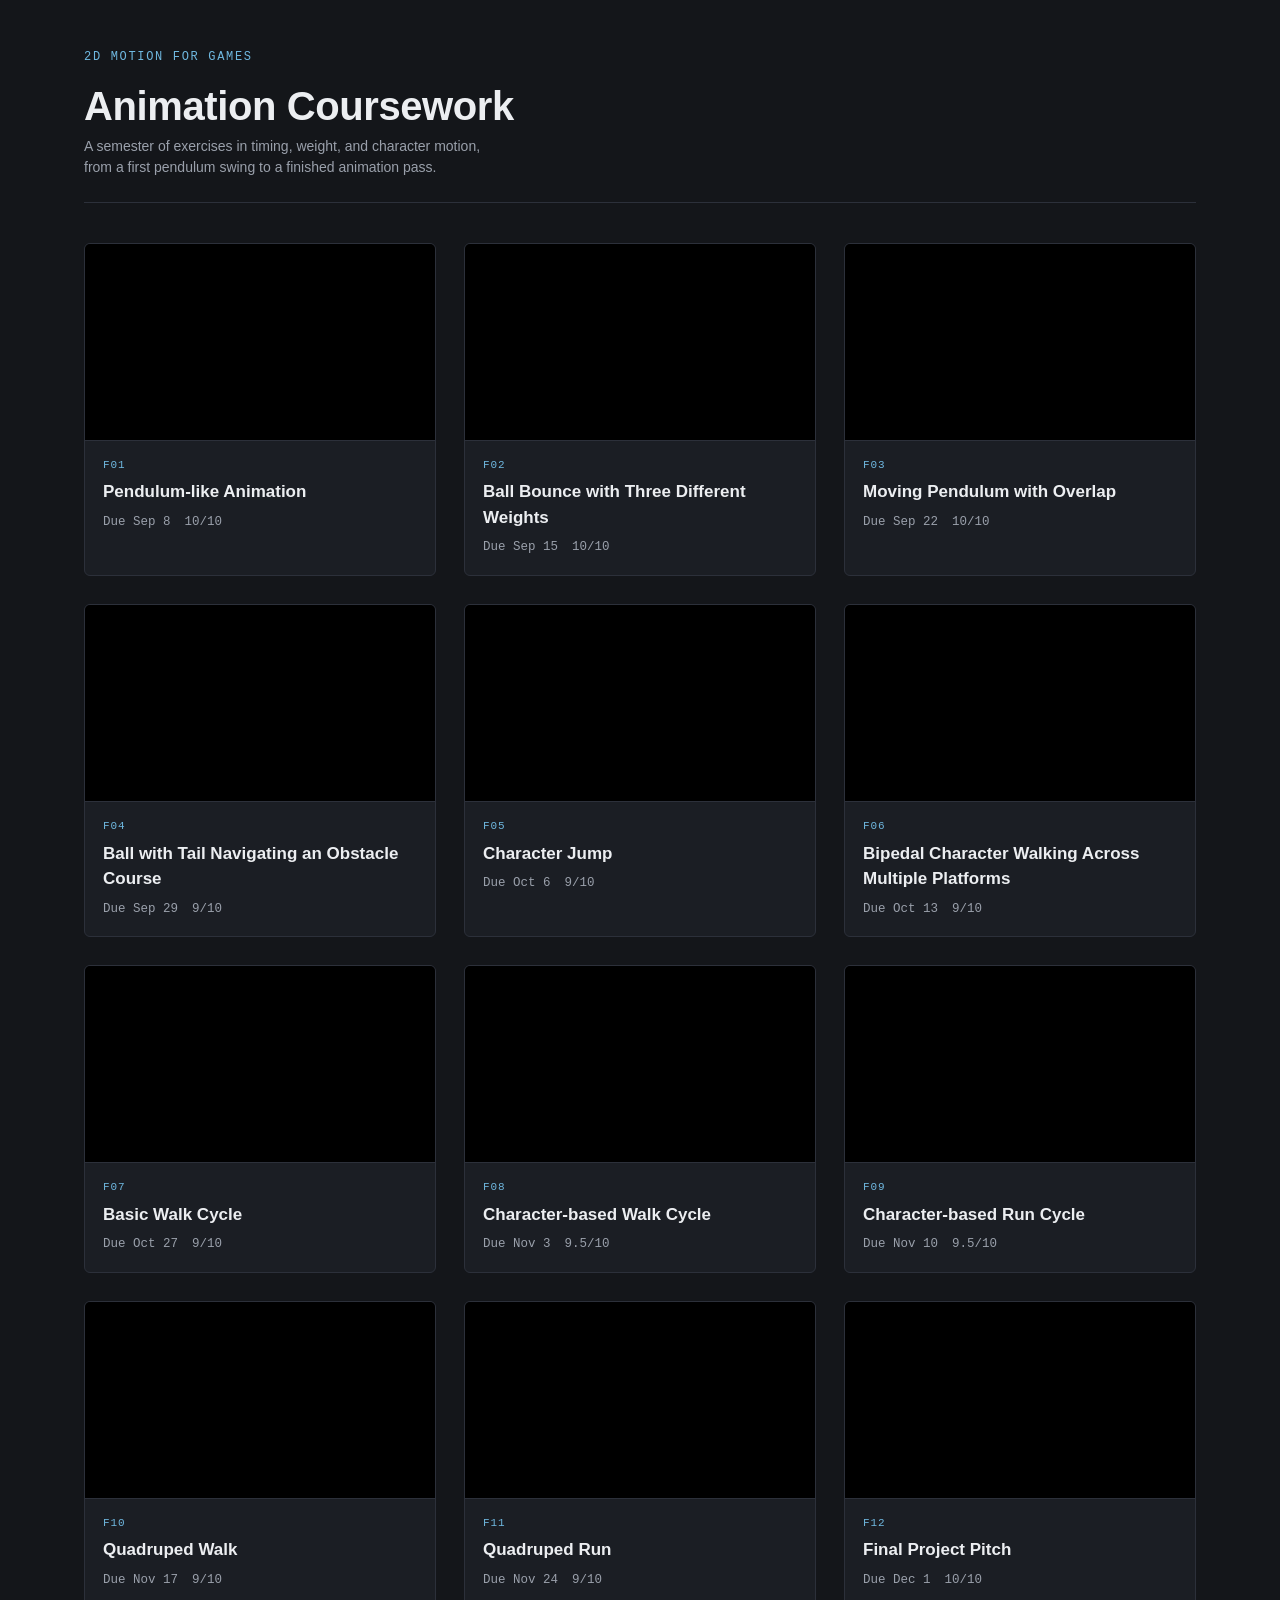
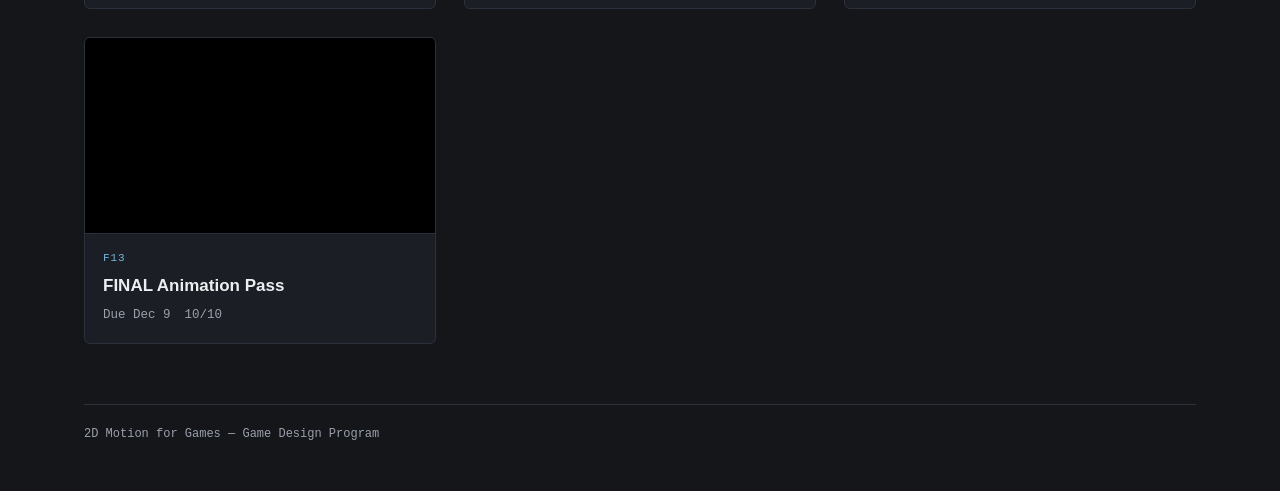
==== index.html @ 6e2de4ca "Add files via upload" ====
<!DOCTYPE html>
<html lang="en">
<head>
<meta charset="UTF-8">
<meta name="viewport" content="width=device-width, initial-scale=1.0">
<title>2D Motion for Games — Portfolio</title>
<link rel="stylesheet" href="styles.css">
</head>
<body>

<div class="wrap">

  <header class="site-header">
    <div>
      <p class="eyebrow">2D Motion for Games</p>
      <h1 class="site-title">Animation Coursework</h1>
      <p class="site-subtitle">A semester of exercises in timing, weight, and character motion, from a first pendulum swing to a finished animation pass.</p>
    </div>
  </header>

  <main>
    <div class="grid" id="grid"><!-- cards injected by script.js --></div>
  </main>

  <footer class="site-footer">
    2D Motion for Games — Game Design Program
  </footer>

</div>

<script src="assignments.js"></script>
<script>
  // Read the last-viewed assignment (set as a cookie from the detail page)
  // so we can quietly badge it here — purely a nice-to-have, not required
  // for navigation to work.
  function getCookie(name) {
    const match = document.cookie.match(new RegExp('(?:^|; )' + name + '=([^;]*)'));
    return match ? decodeURIComponent(match[1]) : null;
  }

  const lastViewedId = getCookie('lastViewedAssignment');
  const grid = document.getElementById('grid');

  ASSIGNMENTS.forEach(function (a) {
    const card = document.createElement('a');
    card.className = 'card';
    card.href = 'video.html?id=' + encodeURIComponent(a.id);

    card.innerHTML = `
      ${a.id === lastViewedId ? '<span class="card-badge">Last viewed</span>' : ''}
      <video class="card-thumb" src="${a.video}" ${a.poster ? `poster="${a.poster}"` : ''} muted preload="metadata"></video>
      <div class="card-body">
        <p class="card-frame">${a.frame}</p>
        <h2 class="card-title">${a.title}</h2>
        <div class="card-meta">
          <span>Due ${a.due}</span>
          <span>${a.score}</span>
        </div>
      </div>
    `;

    grid.appendChild(card);
  });
</script>

</body>
</html>
---- styles.css ----
/* ============================================================
   EDITABLE TOKENS
   Change colors, fonts, spacing and sizing here — everything
   on both pages reads from these variables.
   ============================================================ */
:root {
  /* ---- colors ---- */
  --bg: #14161a;              /* page background */
  --bg-elevated: #1b1e24;     /* card / panel background */
  --bg-elevated-hover: #21252d;
  --border: #2c303a;          /* hairline borders */
  --text: #eceef1;            /* primary text */
  --text-muted: #9aa0ab;      /* secondary text (dates, labels) */
  --accent: #6fb8e0;          /* signature accent — animator's "blue line" pencil */
  --accent-dim: #3f5a6b;

  /* ---- type ---- */
  --font-display: "Space Grotesk", "Arial Narrow", sans-serif;
  --font-body: "Inter", -apple-system, BlinkMacSystemFont, "Segoe UI", sans-serif;
  --font-mono: "IBM Plex Mono", "Courier New", monospace;

  /* ---- layout ---- */
  --max-width: 1160px;
  --radius: 6px;
  --gap: 28px;
  --page-padding: 48px 24px;
}

/* ============================================================
   RESET & BASE
   ============================================================ */
* {
  box-sizing: border-box;
}

html {
  color-scheme: dark;
}

body {
  margin: 0;
  background: var(--bg);
  color: var(--text);
  font-family: var(--font-body);
  line-height: 1.5;
  -webkit-font-smoothing: antialiased;
}

a {
  color: inherit;
  text-decoration: none;
}

img, video {
  max-width: 100%;
  display: block;
}

.wrap {
  max-width: var(--max-width);
  margin: 0 auto;
  padding: var(--page-padding);
}

/* visible keyboard focus everywhere */
a:focus-visible,
button:focus-visible {
  outline: 2px solid var(--accent);
  outline-offset: 3px;
  border-radius: 3px;
}

@media (prefers-reduced-motion: reduce) {
  * {
    animation: none !important;
    transition: none !important;
  }
}

/* ============================================================
   HEADER
   ============================================================ */
.site-header {
  display: flex;
  justify-content: space-between;
  align-items: flex-end;
  gap: 24px;
  border-bottom: 1px solid var(--border);
  padding-bottom: 24px;
  margin-bottom: 40px;
  flex-wrap: wrap;
}

.eyebrow {
  font-family: var(--font-mono);
  font-size: 12px;
  letter-spacing: 0.14em;
  text-transform: uppercase;
  color: var(--accent);
  margin: 0 0 10px;
}

.site-title {
  font-family: var(--font-display);
  font-size: clamp(28px, 4vw, 40px);
  font-weight: 600;
  letter-spacing: -0.01em;
  margin: 0;
}

.site-subtitle {
  color: var(--text-muted);
  font-size: 14px;
  max-width: 420px;
  margin: 0;
}

/* ============================================================
   GRID / CARDS  (index page)
   ============================================================ */
.grid {
  display: grid;
  grid-template-columns: repeat(auto-fill, minmax(300px, 1fr));
  gap: var(--gap);
}

.card {
  background: var(--bg-elevated);
  border: 1px solid var(--border);
  border-radius: var(--radius);
  overflow: hidden;
  display: block;
  position: relative;
  transition: background 0.15s ease, border-color 0.15s ease, transform 0.15s ease;
}

.card:hover,
.card:focus-visible {
  background: var(--bg-elevated-hover);
  border-color: var(--accent-dim);
  transform: translateY(-2px);
}

/* sprocket-hole ticks along the card edge — a small film-strip cue,
   quiet until you hover */
.card::before {
  content: "";
  position: absolute;
  left: 0;
  top: 0;
  bottom: 0;
  width: 3px;
  background: var(--accent);
  opacity: 0;
  transition: opacity 0.15s ease;
}

.card:hover::before,
.card:focus-visible::before {
  opacity: 1;
}

.card-thumb {
  width: 100%;
  aspect-ratio: 16 / 9;
  object-fit: cover;
  background: #000;
  border-bottom: 1px solid var(--border);
}

.card-body {
  padding: 16px 18px 18px;
}

.card-frame {
  font-family: var(--font-mono);
  font-size: 11px;
  letter-spacing: 0.08em;
  color: var(--accent);
  margin: 0 0 6px;
}

.card-title {
  font-family: var(--font-display);
  font-size: 17px;
  font-weight: 600;
  margin: 0 0 8px;
  color: var(--text);
}

.card-meta {
  display: flex;
  gap: 14px;
  font-size: 12.5px;
  color: var(--text-muted);
  font-family: var(--font-mono);
}

.card-badge {
  position: absolute;
  top: 12px;
  right: 12px;
  background: var(--accent);
  color: #0d1013;
  font-family: var(--font-mono);
  font-size: 10px;
  letter-spacing: 0.06em;
  text-transform: uppercase;
  padding: 3px 8px;
  border-radius: 3px;
  font-weight: 600;
}

/* ============================================================
   DETAIL PAGE
   ============================================================ */
.back-link {
  display: inline-flex;
  align-items: center;
  gap: 8px;
  font-family: var(--font-mono);
  font-size: 13px;
  color: var(--text-muted);
  margin-bottom: 28px;
  transition: color 0.15s ease;
}

.back-link:hover,
.back-link:focus-visible {
  color: var(--accent);
}

.detail-frame {
  font-family: var(--font-mono);
  font-size: 12px;
  letter-spacing: 0.1em;
  color: var(--accent);
  margin: 0 0 10px;
}

.detail-title {
  font-family: var(--font-display);
  font-size: clamp(24px, 3.4vw, 34px);
  font-weight: 600;
  margin: 0 0 16px;
}

.detail-video {
  width: 100%;
  aspect-ratio: 16 / 9;
  background: #000;
  border: 1px solid var(--border);
  border-radius: var(--radius);
  margin-bottom: 22px;
}

.detail-meta {
  display: flex;
  gap: 24px;
  flex-wrap: wrap;
  font-family: var(--font-mono);
  font-size: 13px;
  color: var(--text-muted);
  border-top: 1px solid var(--border);
  border-bottom: 1px solid var(--border);
  padding: 14px 0;
  margin-bottom: 22px;
}

.detail-meta span strong {
  color: var(--text);
  font-weight: 500;
}

.detail-description {
  color: var(--text);
  font-size: 15.5px;
  max-width: 62ch;
  margin: 0 0 40px;
}

.detail-nav {
  display: flex;
  justify-content: space-between;
  gap: 16px;
  border-top: 1px solid var(--border);
  padding-top: 24px;
}

.nav-btn {
  font-family: var(--font-mono);
  font-size: 13px;
  color: var(--text-muted);
  border: 1px solid var(--border);
  border-radius: var(--radius);
  padding: 10px 16px;
  transition: color 0.15s ease, border-color 0.15s ease;
}

.nav-btn:hover,
.nav-btn:focus-visible {
  color: var(--accent);
  border-color: var(--accent-dim);
}

.nav-btn.disabled {
  opacity: 0.35;
  pointer-events: none;
}

/* empty state, shown if a video/id is missing */
.empty-state {
  border: 1px dashed var(--border);
  border-radius: var(--radius);
  padding: 40px 24px;
  text-align: center;
  color: var(--text-muted);
  font-size: 14px;
}

.site-footer {
  margin-top: 60px;
  padding-top: 20px;
  border-top: 1px solid var(--border);
  font-family: var(--font-mono);
  font-size: 12px;
  color: var(--text-muted);
}
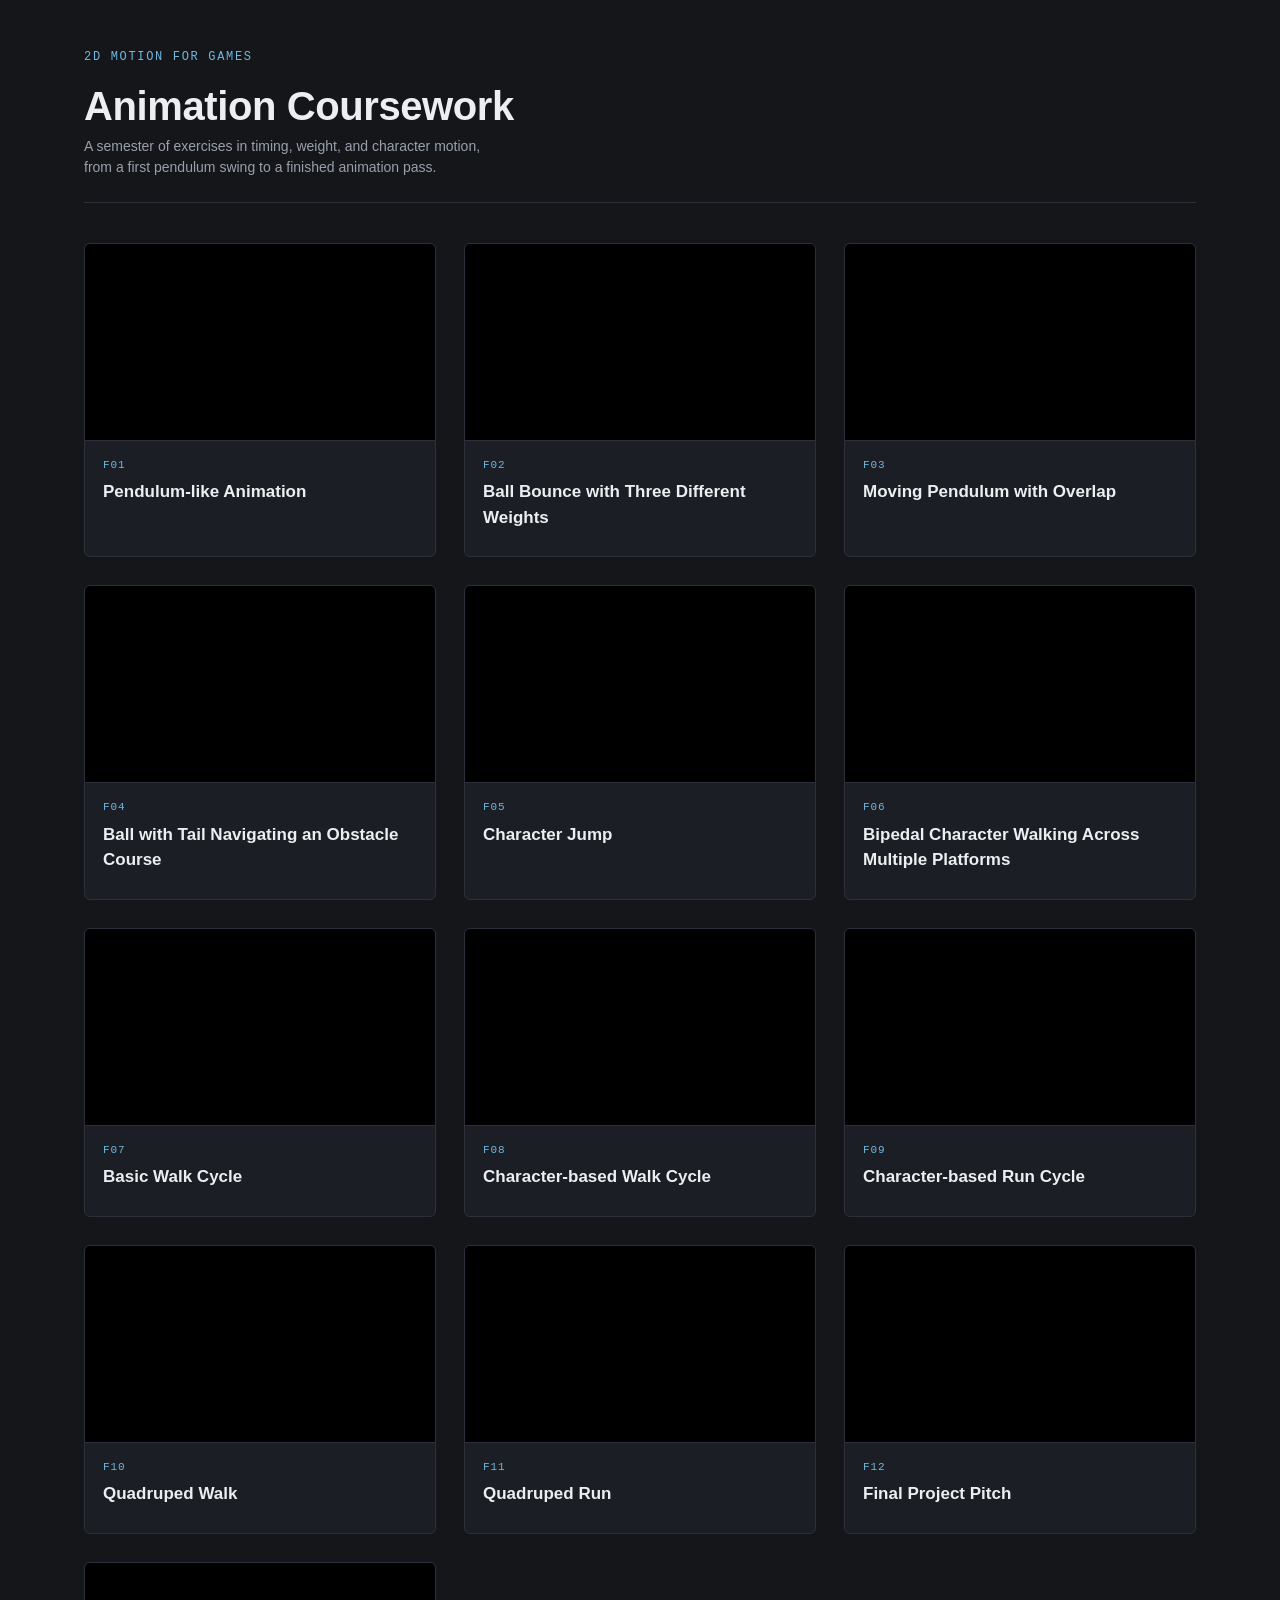
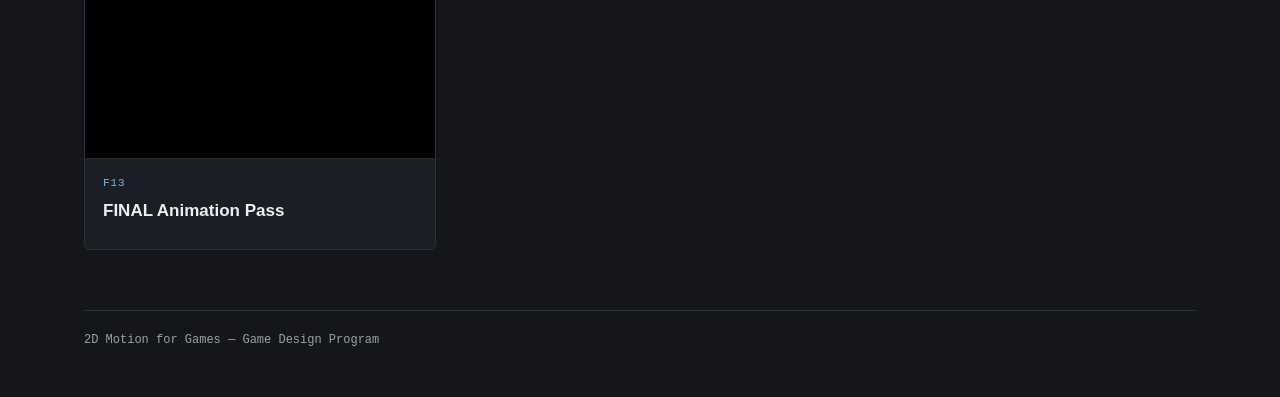
==== commit bf97161e: "debugging" ====
--- a/index.html
+++ b/index.html
@@ -52,12 +52,13 @@
       <div class="card-body">
         <p class="card-frame">${a.frame}</p>
         <h2 class="card-title">${a.title}</h2>
-        <div class="card-meta">
-          <span>Due ${a.due}</span>
-          <span>${a.score}</span>
-        </div>
       </div>
     `;
+    //if u wanted to add the subdate 
+      // <div class="card-meta">
+      //     <span>Due ${a.due}</span>
+      //     <span>${a.score}</span>
+      //  </div>
 
     grid.appendChild(card);
   });
